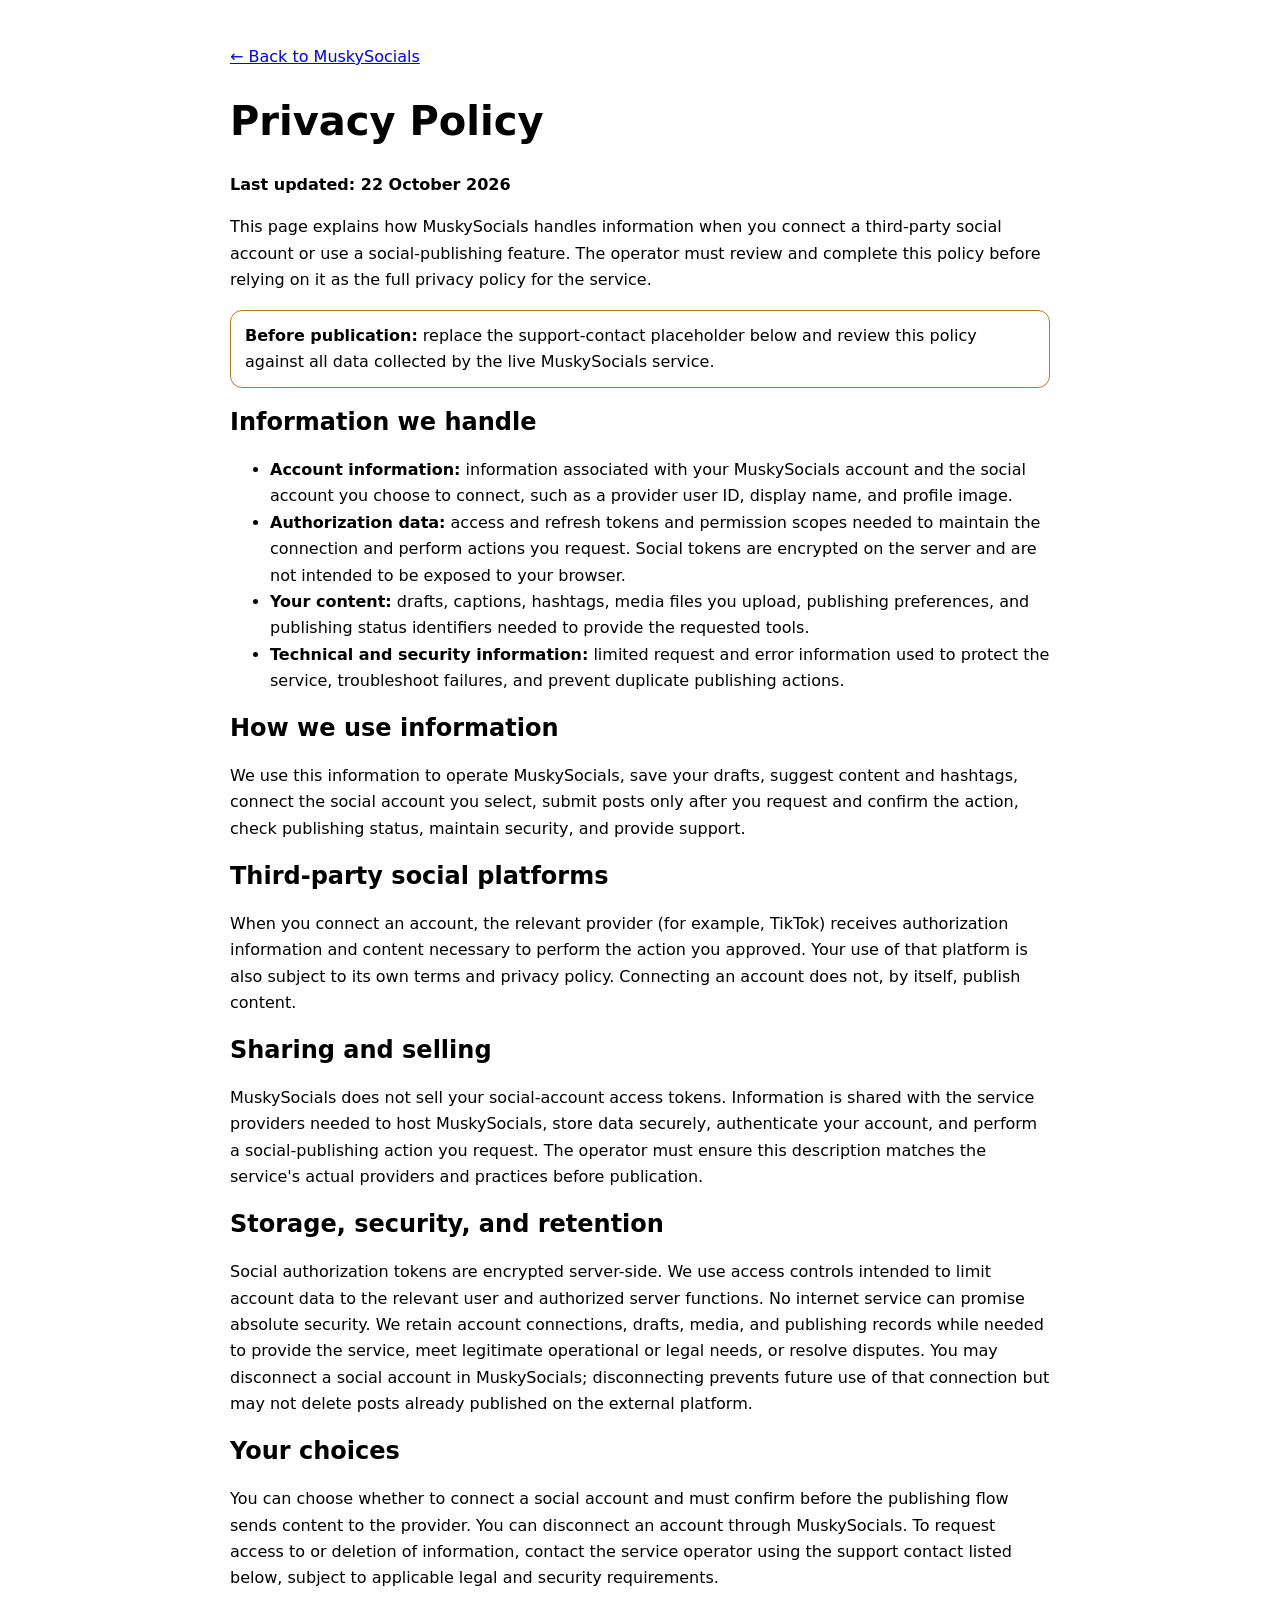
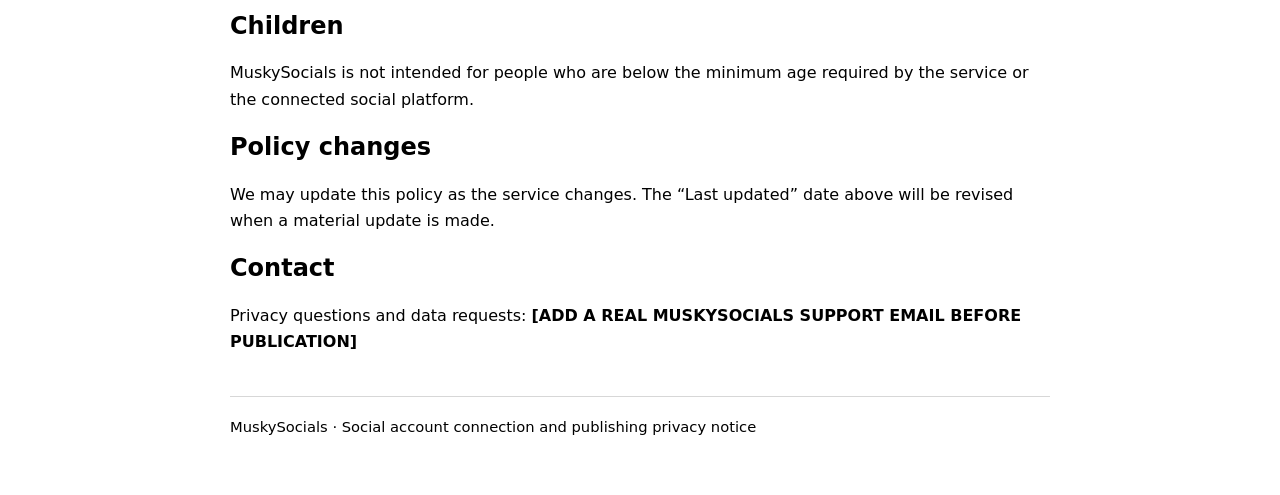
==== privacy.html @ b0999818 "Add privacy policy draft for social account integration" ====
<!doctype html>
<html lang="en">
<head>
  <meta charset="utf-8">
  <meta name="viewport" content="width=device-width, initial-scale=1">
  <meta name="description" content="MuskySocials privacy notice for account connections and social publishing.">
  <title>Privacy Policy — MuskySocials</title>
  <style>
    :root{color-scheme:light dark;font-family:system-ui,-apple-system,BlinkMacSystemFont,"Segoe UI",sans-serif}
    body{margin:0;line-height:1.65;background:Canvas;color:CanvasText}
    main{max-width:820px;margin:0 auto;padding:28px 20px 56px}
    h1,h2{line-height:1.2}h1{font-size:clamp(1.8rem,5vw,2.5rem)}
    a{color:LinkText;overflow-wrap:anywhere}.notice{border:1px solid #b7791f;border-radius:12px;padding:12px 14px}
    footer{margin-top:40px;border-top:1px solid #8885;padding-top:18px;font-size:.92rem}
  </style>
</head>
<body>
<main>
  <p><a href="./">← Back to MuskySocials</a></p>
  <h1>Privacy Policy</h1>
  <p><strong>Last updated: 22 October 2026</strong></p>
  <p>This page explains how MuskySocials handles information when you connect a third-party social account or use a social-publishing feature. The operator must review and complete this policy before relying on it as the full privacy policy for the service.</p>
  <div class="notice"><strong>Before publication:</strong> replace the support-contact placeholder below and review this policy against all data collected by the live MuskySocials service.</div>

  <h2>Information we handle</h2>
  <ul>
    <li><strong>Account information:</strong> information associated with your MuskySocials account and the social account you choose to connect, such as a provider user ID, display name, and profile image.</li>
    <li><strong>Authorization data:</strong> access and refresh tokens and permission scopes needed to maintain the connection and perform actions you request. Social tokens are encrypted on the server and are not intended to be exposed to your browser.</li>
    <li><strong>Your content:</strong> drafts, captions, hashtags, media files you upload, publishing preferences, and publishing status identifiers needed to provide the requested tools.</li>
    <li><strong>Technical and security information:</strong> limited request and error information used to protect the service, troubleshoot failures, and prevent duplicate publishing actions.</li>
  </ul>

  <h2>How we use information</h2>
  <p>We use this information to operate MuskySocials, save your drafts, suggest content and hashtags, connect the social account you select, submit posts only after you request and confirm the action, check publishing status, maintain security, and provide support.</p>

  <h2>Third-party social platforms</h2>
  <p>When you connect an account, the relevant provider (for example, TikTok) receives authorization information and content necessary to perform the action you approved. Your use of that platform is also subject to its own terms and privacy policy. Connecting an account does not, by itself, publish content.</p>

  <h2>Sharing and selling</h2>
  <p>MuskySocials does not sell your social-account access tokens. Information is shared with the service providers needed to host MuskySocials, store data securely, authenticate your account, and perform a social-publishing action you request. The operator must ensure this description matches the service's actual providers and practices before publication.</p>

  <h2>Storage, security, and retention</h2>
  <p>Social authorization tokens are encrypted server-side. We use access controls intended to limit account data to the relevant user and authorized server functions. No internet service can promise absolute security. We retain account connections, drafts, media, and publishing records while needed to provide the service, meet legitimate operational or legal needs, or resolve disputes. You may disconnect a social account in MuskySocials; disconnecting prevents future use of that connection but may not delete posts already published on the external platform.</p>

  <h2>Your choices</h2>
  <p>You can choose whether to connect a social account and must confirm before the publishing flow sends content to the provider. You can disconnect an account through MuskySocials. To request access to or deletion of information, contact the service operator using the support contact listed below, subject to applicable legal and security requirements.</p>

  <h2>Children</h2>
  <p>MuskySocials is not intended for people who are below the minimum age required by the service or the connected social platform.</p>

  <h2>Policy changes</h2>
  <p>We may update this policy as the service changes. The “Last updated” date above will be revised when a material update is made.</p>

  <h2>Contact</h2>
  <p>Privacy questions and data requests: <strong>[ADD A REAL MUSKYSOCIALS SUPPORT EMAIL BEFORE PUBLICATION]</strong></p>
  <footer>MuskySocials · Social account connection and publishing privacy notice</footer>
</main>
</body>
</html>
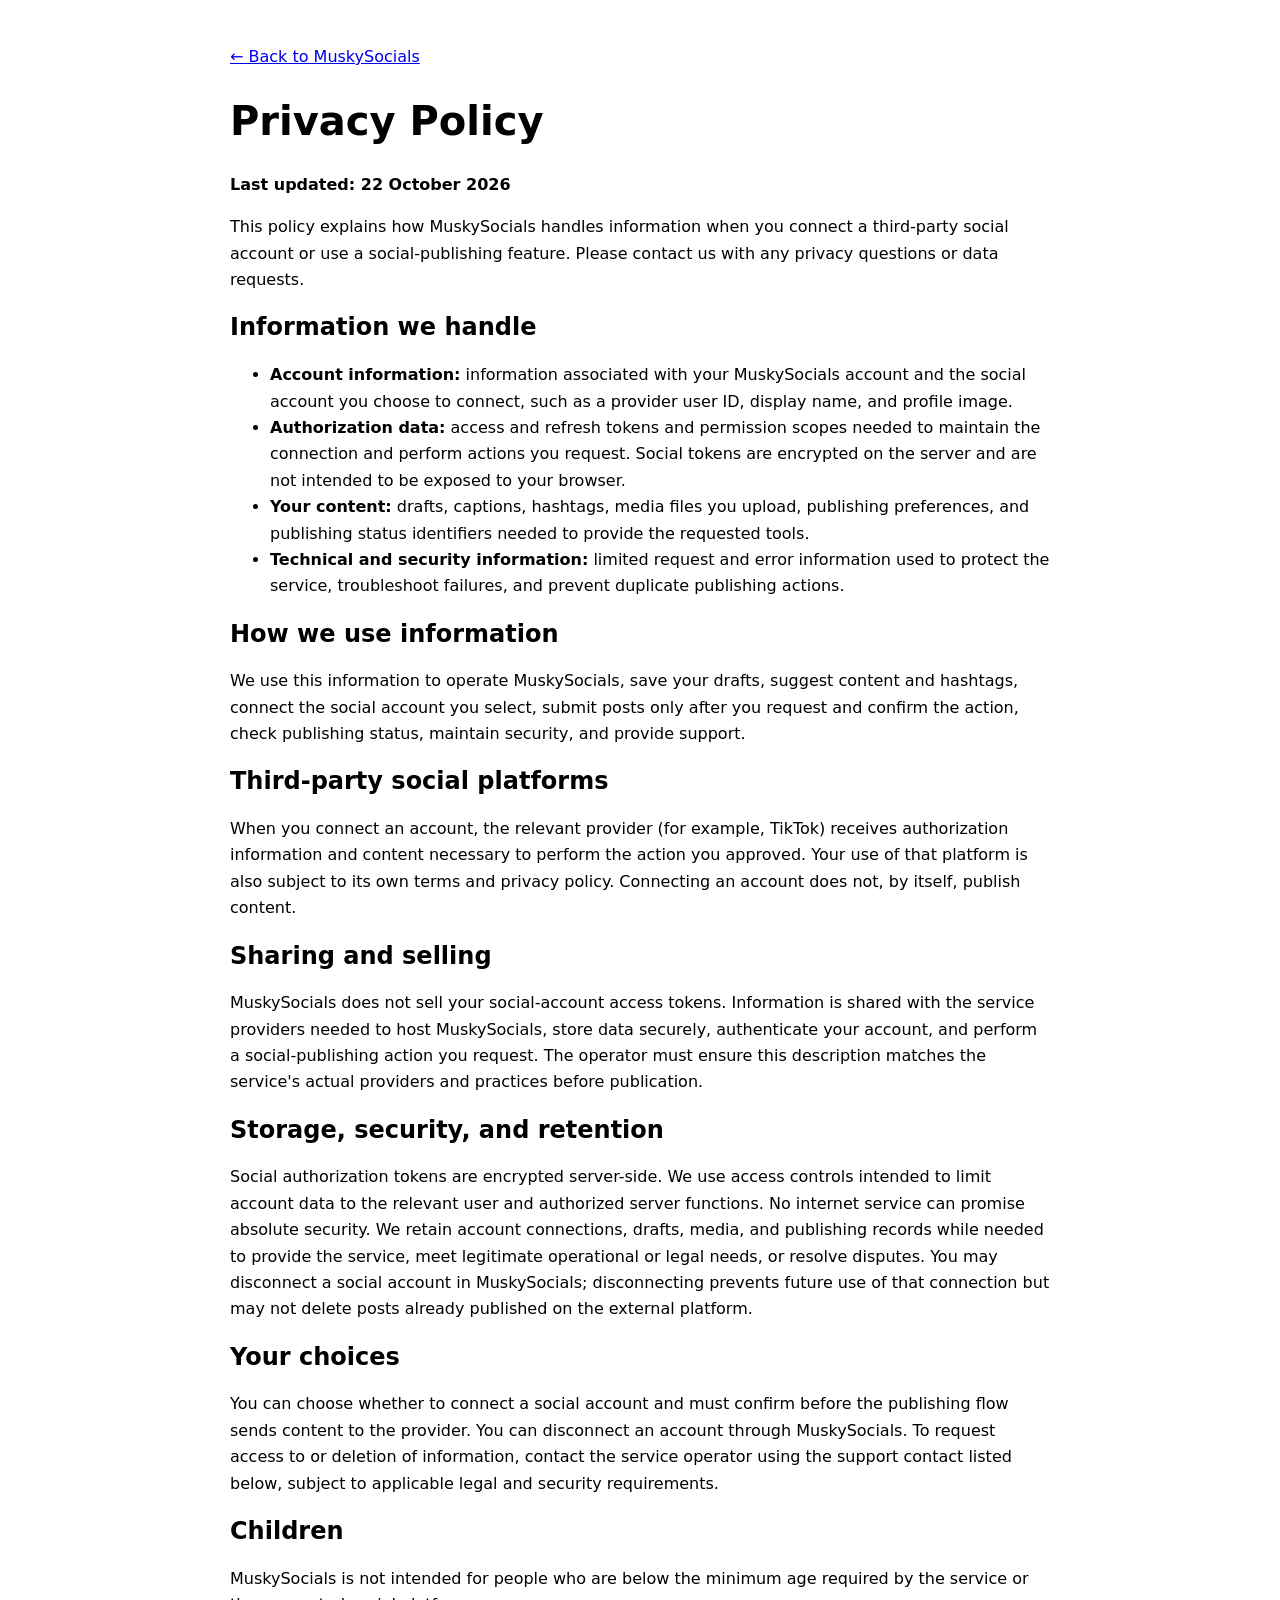
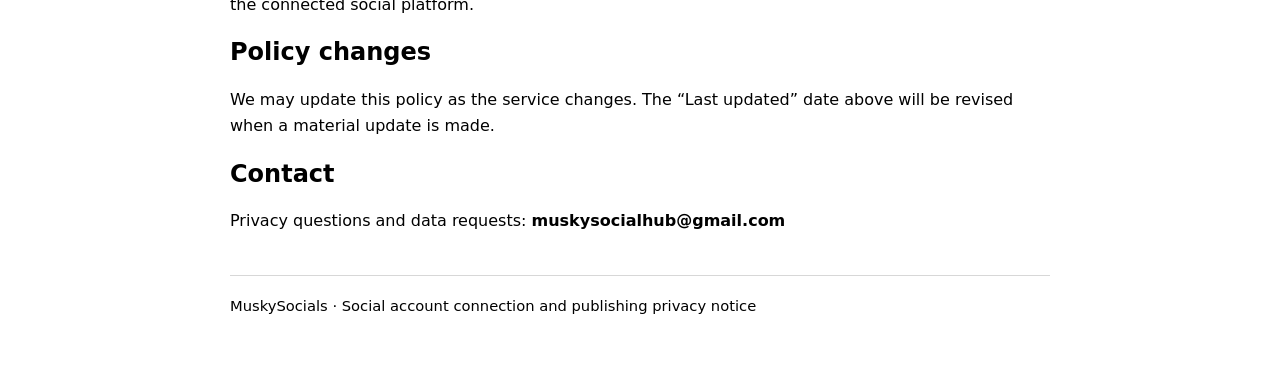
==== commit 7d781a76: "Add MuskySocials support contact to privacy.html" ====
--- a/privacy.html
+++ b/privacy.html
@@ -19,9 +19,7 @@
   <p><a href="./">← Back to MuskySocials</a></p>
   <h1>Privacy Policy</h1>
   <p><strong>Last updated: 22 October 2026</strong></p>
-  <p>This page explains how MuskySocials handles information when you connect a third-party social account or use a social-publishing feature. The operator must review and complete this policy before relying on it as the full privacy policy for the service.</p>
-  <div class="notice"><strong>Before publication:</strong> replace the support-contact placeholder below and review this policy against all data collected by the live MuskySocials service.</div>
-
+  <p>This policy explains how MuskySocials handles information when you connect a third-party social account or use a social-publishing feature. Please contact us with any privacy questions or data requests.</p>
   <h2>Information we handle</h2>
   <ul>
     <li><strong>Account information:</strong> information associated with your MuskySocials account and the social account you choose to connect, such as a provider user ID, display name, and profile image.</li>
@@ -52,7 +50,7 @@
   <p>We may update this policy as the service changes. The “Last updated” date above will be revised when a material update is made.</p>
 
   <h2>Contact</h2>
-  <p>Privacy questions and data requests: <strong>[ADD A REAL MUSKYSOCIALS SUPPORT EMAIL BEFORE PUBLICATION]</strong></p>
+  <p>Privacy questions and data requests: <strong>muskysocialhub@gmail.com</strong></p>
   <footer>MuskySocials · Social account connection and publishing privacy notice</footer>
 </main>
 </body>
